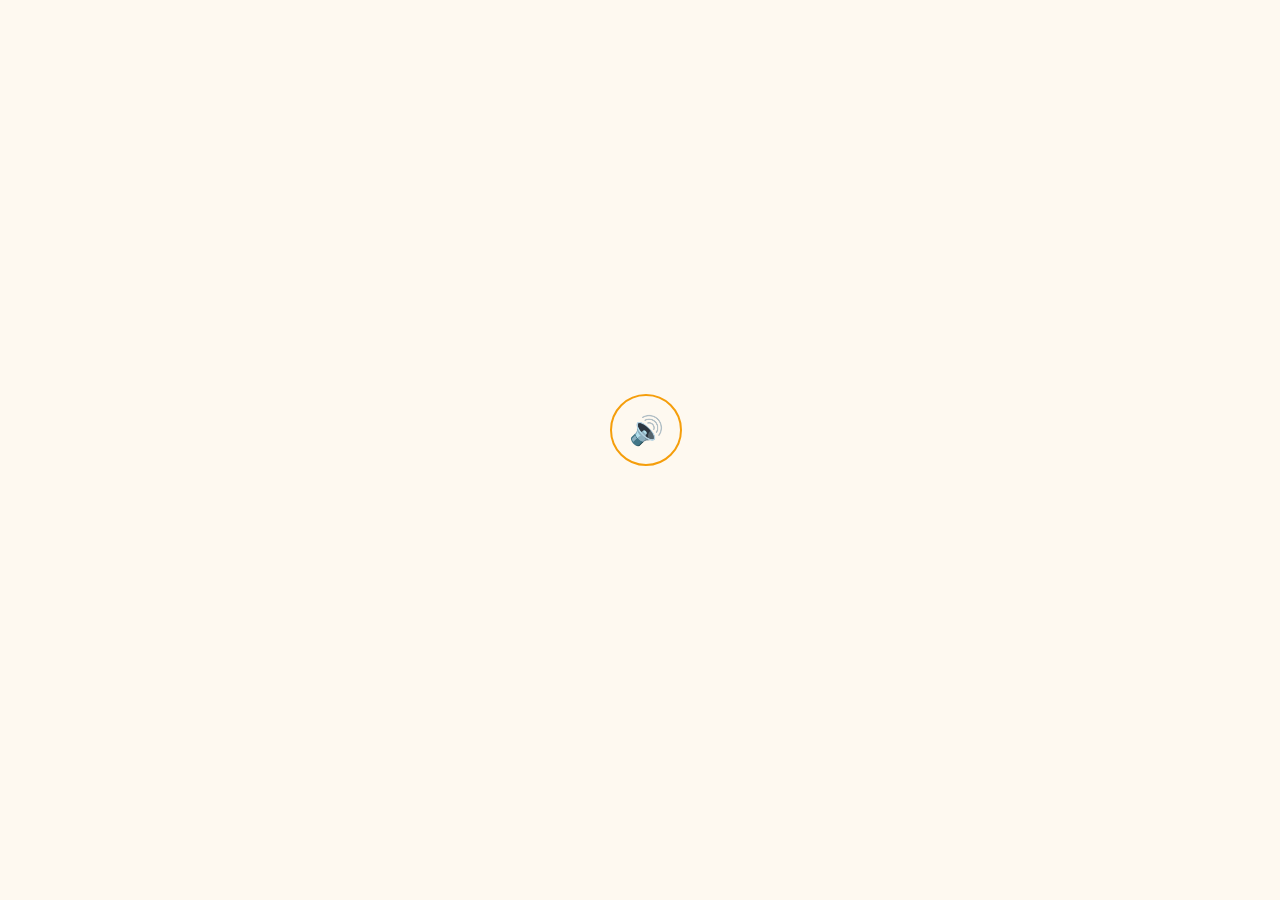
==== quiz.html @ a43f37b7 "feat: add quiz/result HTML structure" ====
<!DOCTYPE html>
<html lang="ja">
<head>
  <meta charset="UTF-8">
  <meta name="viewport" content="width=device-width, initial-scale=1.0, user-scalable=no">
  <meta name="apple-mobile-web-app-capable" content="yes">
  <title>はたらくくるま クイズ</title>
  <link rel="stylesheet" href="style.css">
</head>
<body>

  <!-- クイズセクション -->
  <div id="quiz-section" class="quiz-screen">
    <div class="quiz-header">
      <div id="question-text" class="question-text"></div>
      <button id="speak-btn" class="speak-btn" aria-label="もう一度聞く">🔊</button>
    </div>
    <div id="vehicle-grid" class="vehicle-grid"></div>
    <div id="progress" class="progress-text"></div>
  </div>

  <!-- 結果セクション（初期は非表示） -->
  <div id="result-section" class="result-screen hidden">
    <div class="result-emoji">🎉</div>
    <div class="result-title">よくできました！</div>
    <button id="replay-btn" class="btn btn-replay">🔁 もう一度あそぶ</button>
    <a href="index.html" class="btn btn-home">🏠 おわる</a>
  </div>

  <script src="app.js"></script>
</body>
</html>
---- style.css ----
:root {
  --color-bg: #fef9f0;
  --color-primary: #f59e0b;
  --color-correct: #16a34a;
  --color-wrong: #ef4444;
  --color-card-bg: #ffffff;
  --color-text: #1e293b;
  --color-muted: #64748b;
  --radius: 16px;
  --shadow: 0 4px 12px rgba(0, 0, 0, 0.12);
}

* {
  margin: 0;
  padding: 0;
  box-sizing: border-box;
  -webkit-tap-highlight-color: transparent;
}

body {
  font-family: 'Hiragino Maru Gothic ProN', 'BIZ UDPGothic', sans-serif;
  background: var(--color-bg);
  min-height: 100vh;
  display: flex;
  align-items: center;
  justify-content: center;
}

/* ---- Home screen ---- */
.home-screen {
  display: flex;
  flex-direction: column;
  align-items: center;
  gap: 32px;
  padding: 48px 32px;
}

.home-icon { font-size: 96px; }

.home-title {
  font-size: 40px;
  font-weight: bold;
  color: var(--color-text);
  text-align: center;
  line-height: 1.4;
}

/* ---- Shared buttons ---- */
.btn {
  display: block;
  text-align: center;
  text-decoration: none;
  border: none;
  cursor: pointer;
  border-radius: var(--radius);
  font-family: inherit;
  font-weight: bold;
  font-size: 28px;
  padding: 20px 48px;
  min-height: 80px;
  transition: transform 0.1s, opacity 0.1s;
  -webkit-user-select: none;
  user-select: none;
}

.btn:active {
  transform: scale(0.96);
  opacity: 0.85;
}

.btn,
.vehicle-card,
.speak-btn {
  touch-action: manipulation;
}

.btn-start  { background: var(--color-primary); color: white; box-shadow: var(--shadow); }
.btn-replay { background: #3b82f6; color: white; box-shadow: var(--shadow); width: 100%; }
.btn-home   { background: #e5e7eb; color: var(--color-text); width: 100%; }

/* ---- Quiz screen ---- */
.quiz-screen {
  display: flex;
  flex-direction: column;
  align-items: center;
  gap: 20px;
  padding: 32px 24px;
  width: 100%;
  max-width: 600px;
}

.quiz-header {
  display: flex;
  align-items: center;
  gap: 12px;
  width: 100%;
  justify-content: center;
}

.question-text {
  font-size: 32px;
  font-weight: bold;
  color: var(--color-text);
  text-align: center;
}

.speak-btn {
  background: none;
  border: 2px solid var(--color-primary);
  border-radius: 50%;
  width: 72px;
  height: 72px;
  font-size: 28px;
  cursor: pointer;
  flex-shrink: 0;
}

/* ---- Vehicle grid ---- */
.vehicle-grid {
  display: grid;
  grid-template-columns: 1fr 1fr;
  gap: 16px;
  width: 100%;
}

.vehicle-card {
  background: var(--color-card-bg);
  border-radius: var(--radius);
  box-shadow: var(--shadow);
  min-height: 160px;
  display: flex;
  flex-direction: column;
  align-items: center;
  justify-content: center;
  cursor: pointer;
  overflow: hidden;
  border: 4px solid transparent;
  transition: transform 0.1s;
  position: relative;
  -webkit-user-select: none;
  user-select: none;
}

.vehicle-card:active { transform: scale(0.97); }

.vehicle-card img {
  width: 100%;
  aspect-ratio: 4 / 3;
  object-fit: contain;
  background: #f8f8f8;
}

.vehicle-card .card-label {
  position: absolute;
  bottom: 0;
  left: 0;
  right: 0;
  padding: 4px 8px;
  font-size: 16px;
  font-weight: bold;
  text-align: center;
  display: none;
}

.vehicle-card.correct { border-color: var(--color-correct); border-width: 6px; background: #dcfce7; }
.vehicle-card.correct .card-label { display: block; background: var(--color-correct); color: white; }

.vehicle-card.wrong { border-color: var(--color-wrong); border-width: 6px; background: #fee2e2; }
.vehicle-card.wrong .card-label { display: block; background: var(--color-wrong); color: white; }

.vehicle-card.dimmed { opacity: 0.35; pointer-events: none; }

/* ---- Progress ---- */
.progress-text { font-size: 20px; color: var(--color-muted); }

/* ---- Result screen ---- */
.result-screen {
  display: flex;
  flex-direction: column;
  align-items: center;
  gap: 24px;
  padding: 48px 32px;
  width: 100%;
  max-width: 400px;
}

.result-emoji  { font-size: 80px; }
.result-title  { font-size: 40px; font-weight: bold; color: var(--color-correct); }

.hidden { display: none !important; }
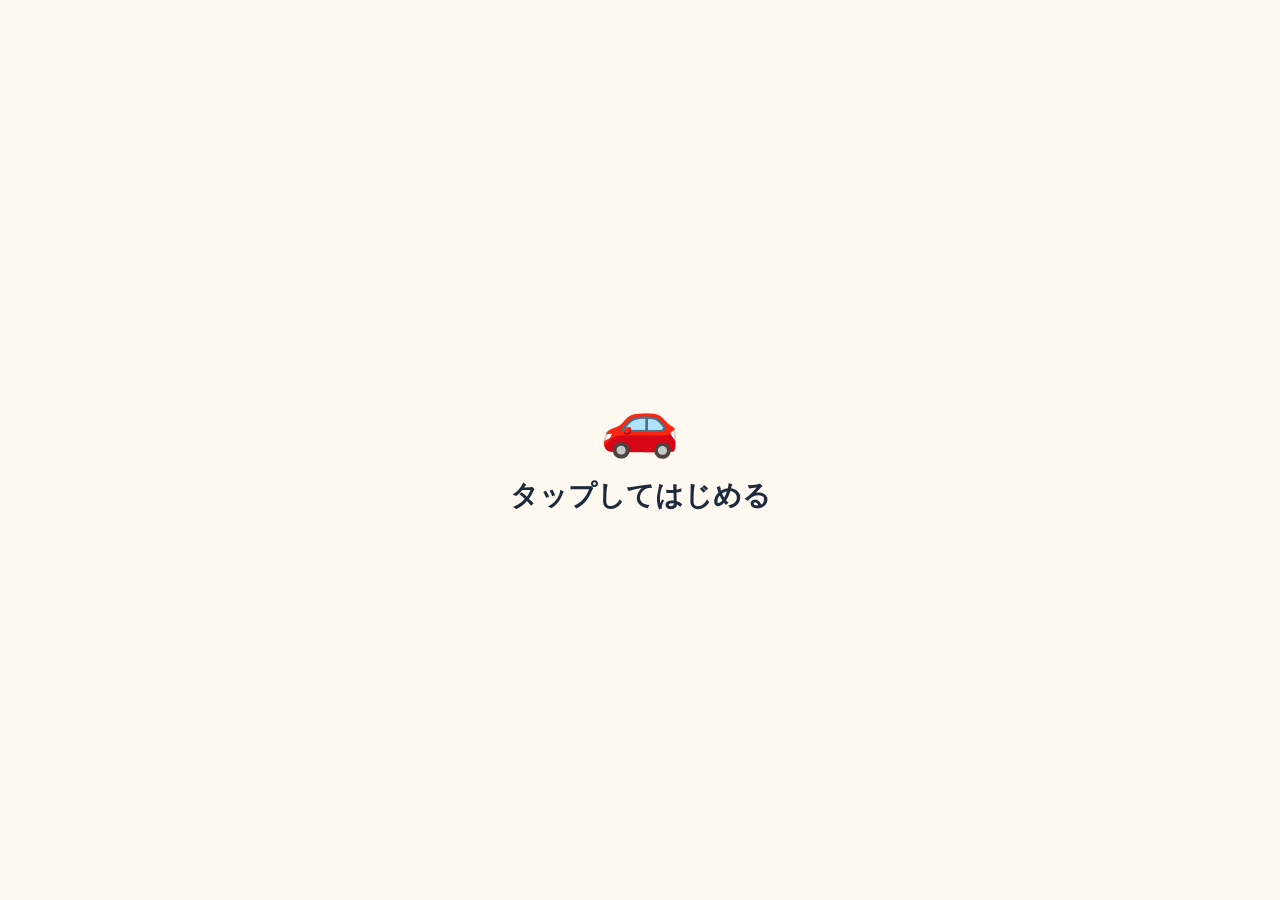
==== commit 5721b5ce: "fix: prevent double-tap skip, add iOS TTS gesture gate, guard validateVehicleData, add img fallback " ====
--- a/quiz.html
+++ b/quiz.html
@@ -4,25 +4,35 @@
   <meta charset="UTF-8">
   <meta name="viewport" content="width=device-width, initial-scale=1.0, user-scalable=no">
   <meta name="apple-mobile-web-app-capable" content="yes">
+  <meta name="apple-mobile-web-app-status-bar-style" content="black-translucent">
+  <meta name="theme-color" content="#fef9f0">
   <title>はたらくくるま クイズ</title>
   <link rel="stylesheet" href="style.css">
 </head>
 <body>
 
+  <!-- スタートオーバーレイ（iOS Safari TTS対応） -->
+  <div id="start-overlay" class="start-overlay">
+    <div class="start-overlay-content">
+      <div style="font-size:64px">🚗</div>
+      <p style="font-size:28px;font-weight:bold;color:#1e293b">タップしてはじめる</p>
+    </div>
+  </div>
+
   <!-- クイズセクション -->
   <div id="quiz-section" class="quiz-screen">
     <div class="quiz-header">
-      <div id="question-text" class="question-text"></div>
+      <p id="question-text" class="question-text" aria-live="polite"></p>
       <button id="speak-btn" class="speak-btn" aria-label="もう一度聞く">🔊</button>
     </div>
     <div id="vehicle-grid" class="vehicle-grid"></div>
-    <div id="progress" class="progress-text"></div>
+    <div id="progress" class="progress-text" aria-live="polite"></div>
   </div>
 
   <!-- 結果セクション（初期は非表示） -->
   <div id="result-section" class="result-screen hidden">
     <div class="result-emoji">🎉</div>
-    <div class="result-title">よくできました！</div>
+    <h2 class="result-title">よくできました！</h2>
     <button id="replay-btn" class="btn btn-replay">🔁 もう一度あそぶ</button>
     <a href="index.html" class="btn btn-home">🏠 おわる</a>
   </div>
--- a/style.css
+++ b/style.css
@@ -188,3 +188,23 @@
 .result-title  { font-size: 40px; font-weight: bold; color: var(--color-correct); }
 
 .hidden { display: none !important; }
+
+/* ---- Start overlay (iOS Safari TTS gesture gate) ---- */
+.start-overlay {
+  position: fixed;
+  inset: 0;
+  background: var(--color-bg);
+  display: flex;
+  align-items: center;
+  justify-content: center;
+  z-index: 100;
+  cursor: pointer;
+  touch-action: manipulation;
+}
+
+.start-overlay-content {
+  display: flex;
+  flex-direction: column;
+  align-items: center;
+  gap: 16px;
+}
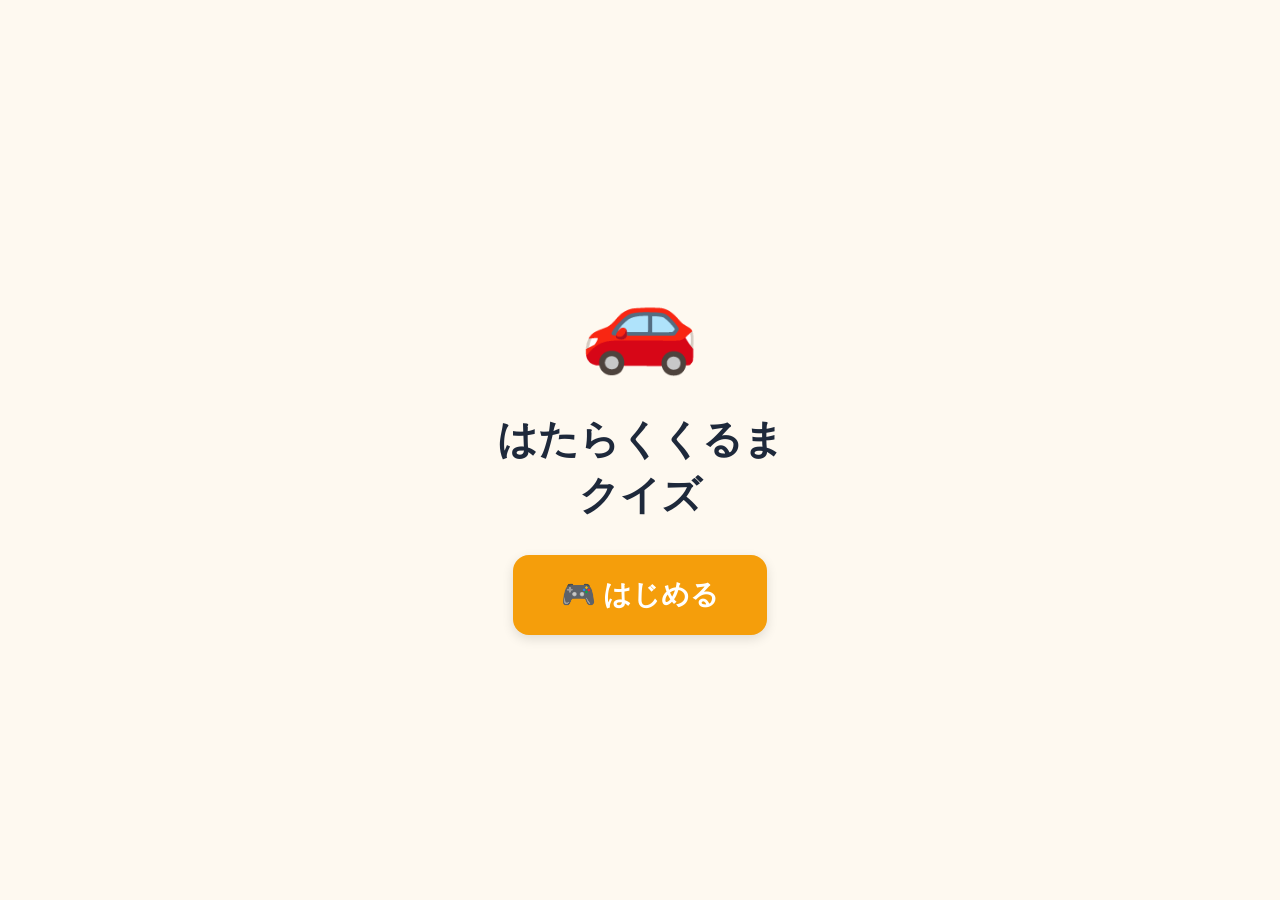
==== commit 11db2ee5: "feat: SPA化・正解オーバーレイ・TTS改善・読み上げを車名のみに変更" ====
--- a/quiz.html
+++ b/quiz.html
@@ -2,41 +2,10 @@
 <html lang="ja">
 <head>
   <meta charset="UTF-8">
-  <meta name="viewport" content="width=device-width, initial-scale=1.0, user-scalable=no">
-  <meta name="apple-mobile-web-app-capable" content="yes">
-  <meta name="apple-mobile-web-app-status-bar-style" content="black-translucent">
-  <meta name="theme-color" content="#fef9f0">
-  <title>はたらくくるま クイズ</title>
-  <link rel="stylesheet" href="style.css">
+  <meta http-equiv="refresh" content="0;url=index.html">
+  <title>リダイレクト中...</title>
 </head>
 <body>
-
-  <!-- スタートオーバーレイ（iOS Safari TTS対応） -->
-  <div id="start-overlay" class="start-overlay">
-    <div class="start-overlay-content">
-      <div style="font-size:64px">🚗</div>
-      <p style="font-size:28px;font-weight:bold;color:#1e293b">タップしてはじめる</p>
-    </div>
-  </div>
-
-  <!-- クイズセクション -->
-  <div id="quiz-section" class="quiz-screen">
-    <div class="quiz-header">
-      <p id="question-text" class="question-text" aria-live="polite"></p>
-      <button id="speak-btn" class="speak-btn" aria-label="もう一度聞く">🔊</button>
-    </div>
-    <div id="vehicle-grid" class="vehicle-grid"></div>
-    <div id="progress" class="progress-text" aria-live="polite"></div>
-  </div>
-
-  <!-- 結果セクション（初期は非表示） -->
-  <div id="result-section" class="result-screen hidden">
-    <div class="result-emoji">🎉</div>
-    <h2 class="result-title">よくできました！</h2>
-    <button id="replay-btn" class="btn btn-replay">🔁 もう一度あそぶ</button>
-    <a href="index.html" class="btn btn-home">🏠 おわる</a>
-  </div>
-
-  <script src="app.js"></script>
+  <p><a href="index.html">こちら</a>へ移動します...</p>
 </body>
 </html>
